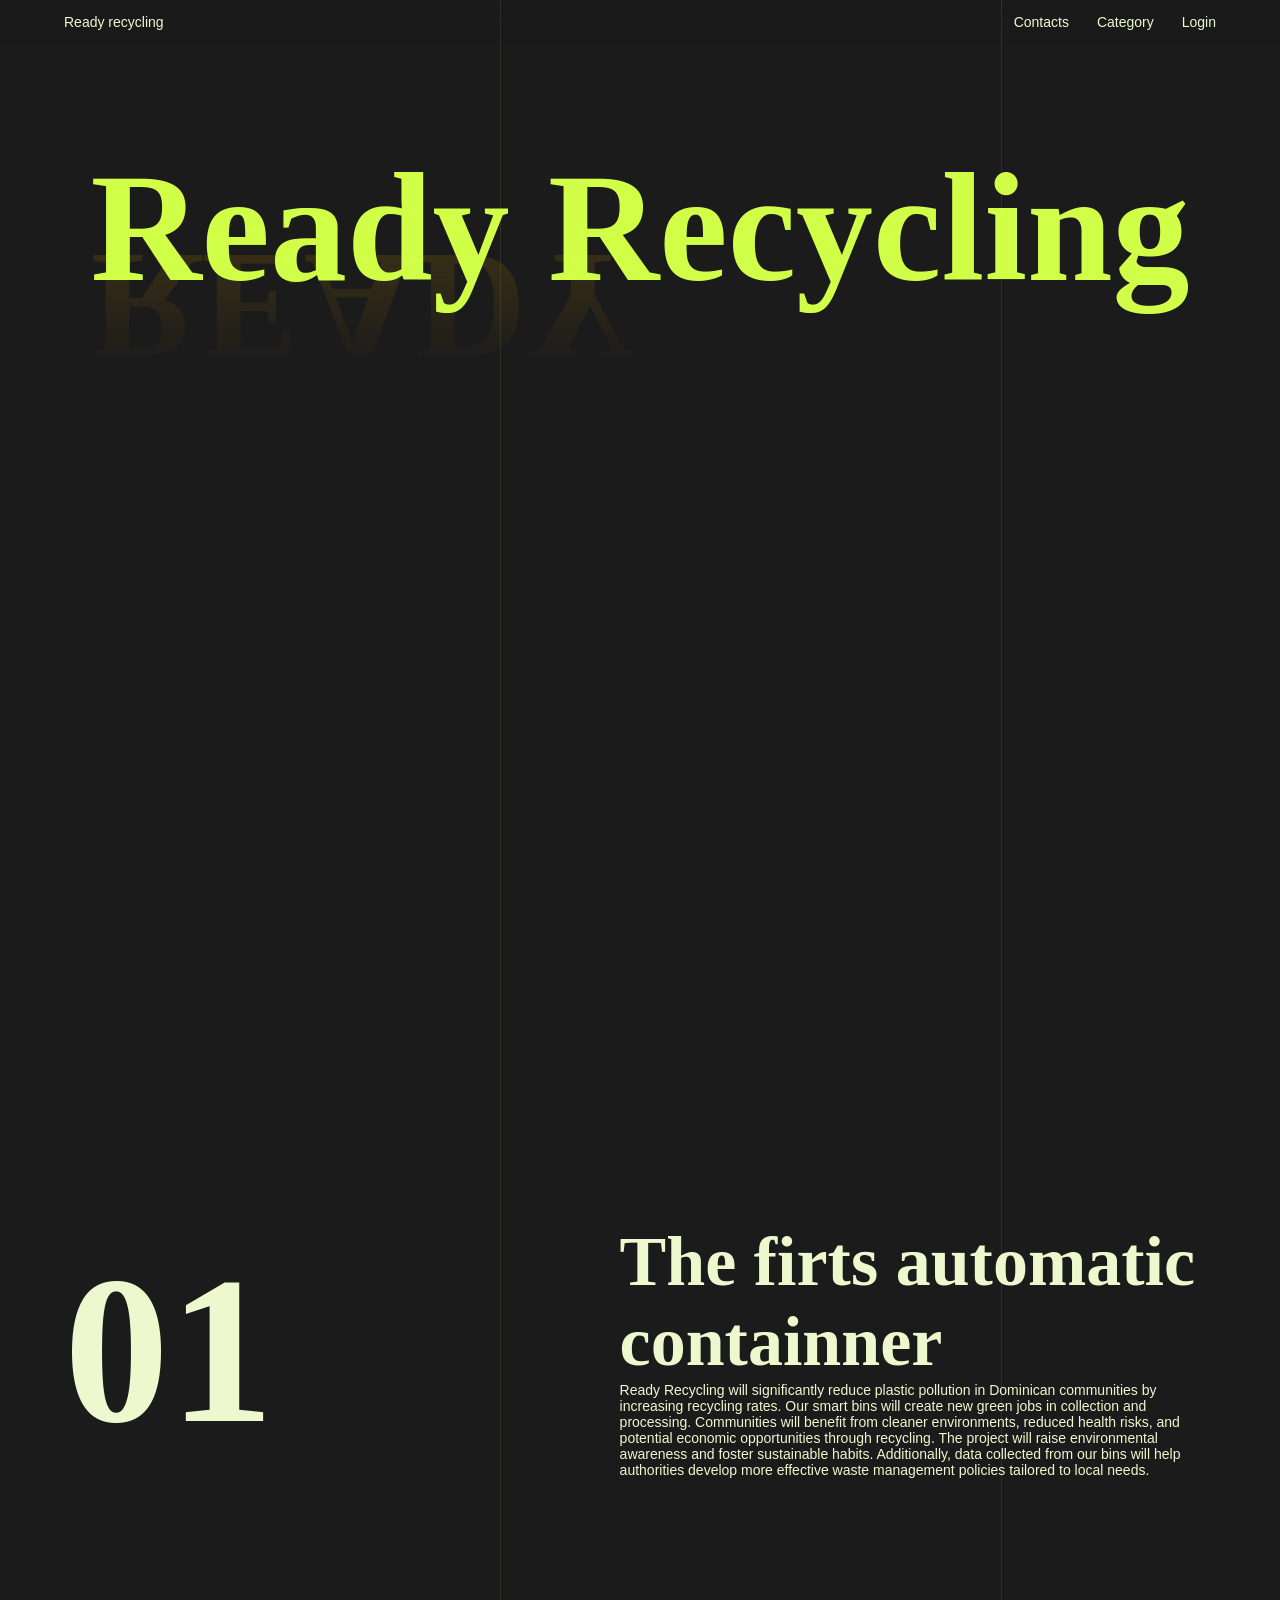
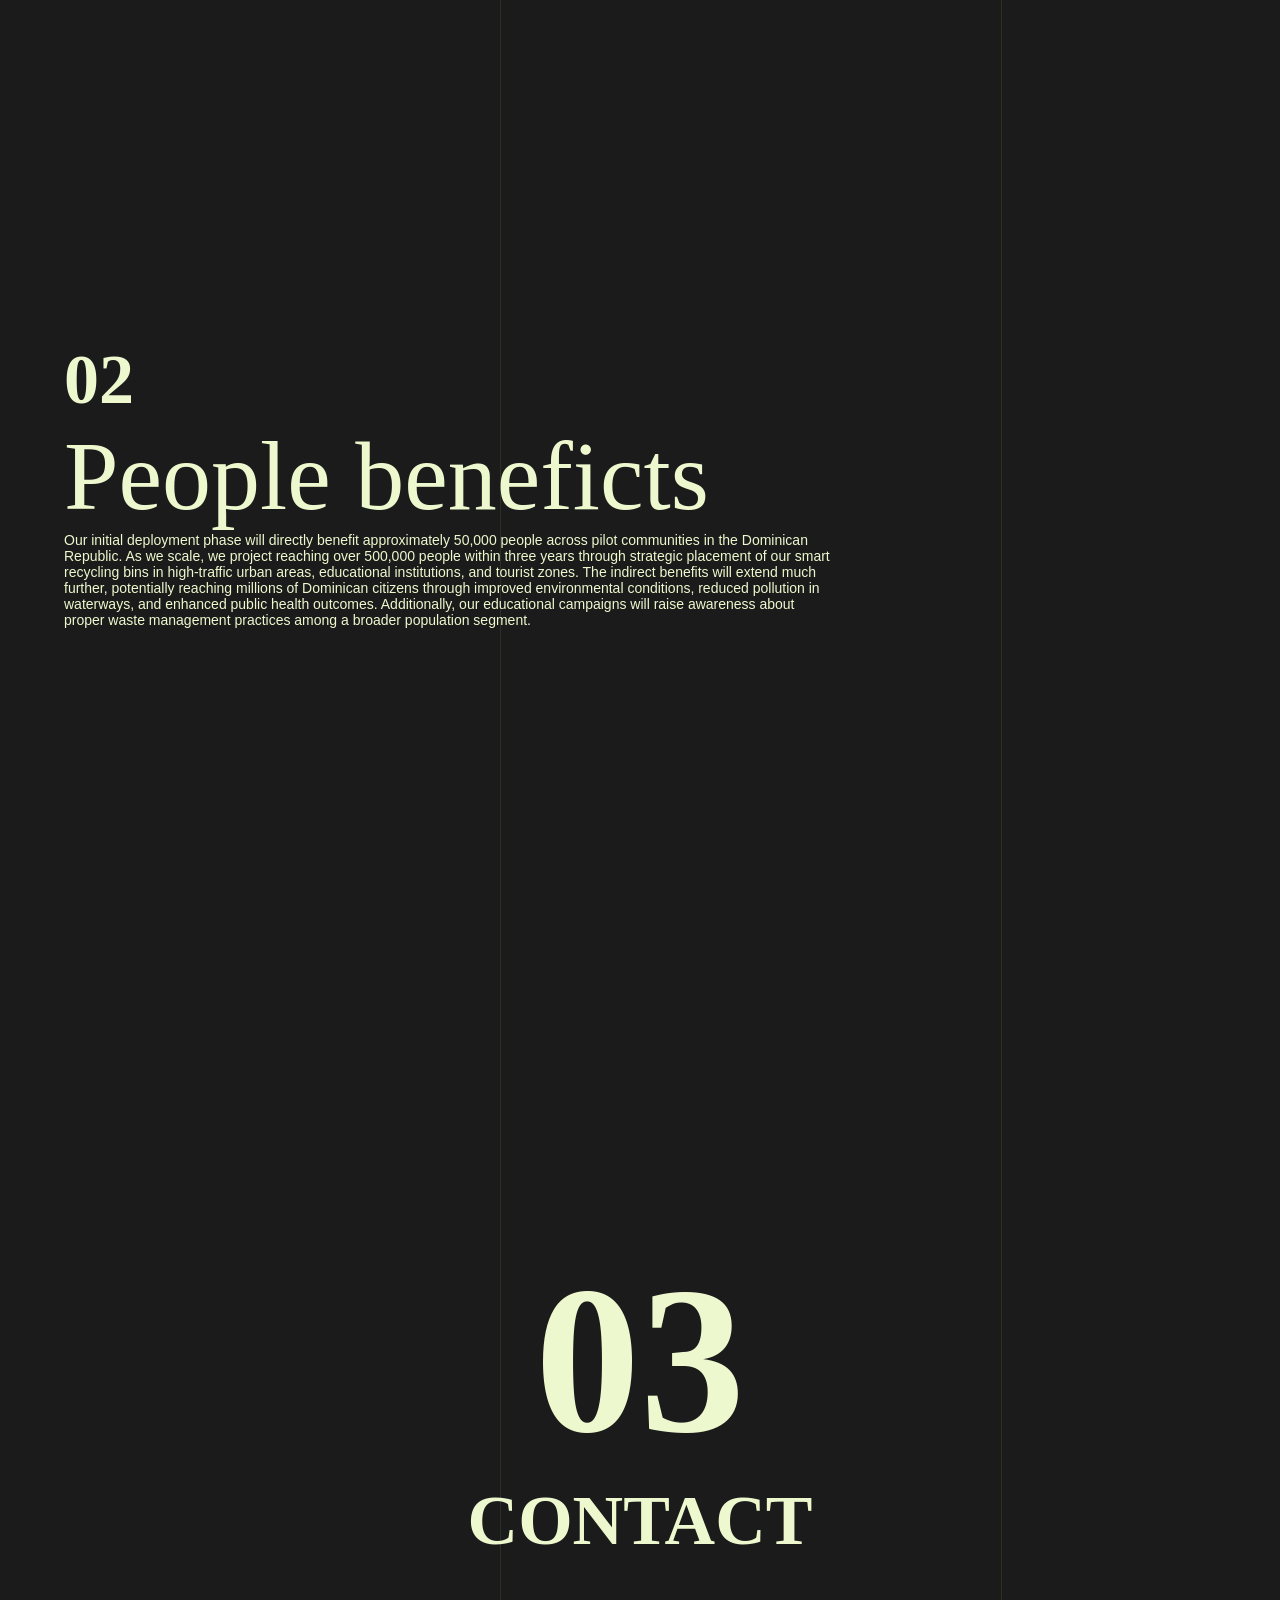
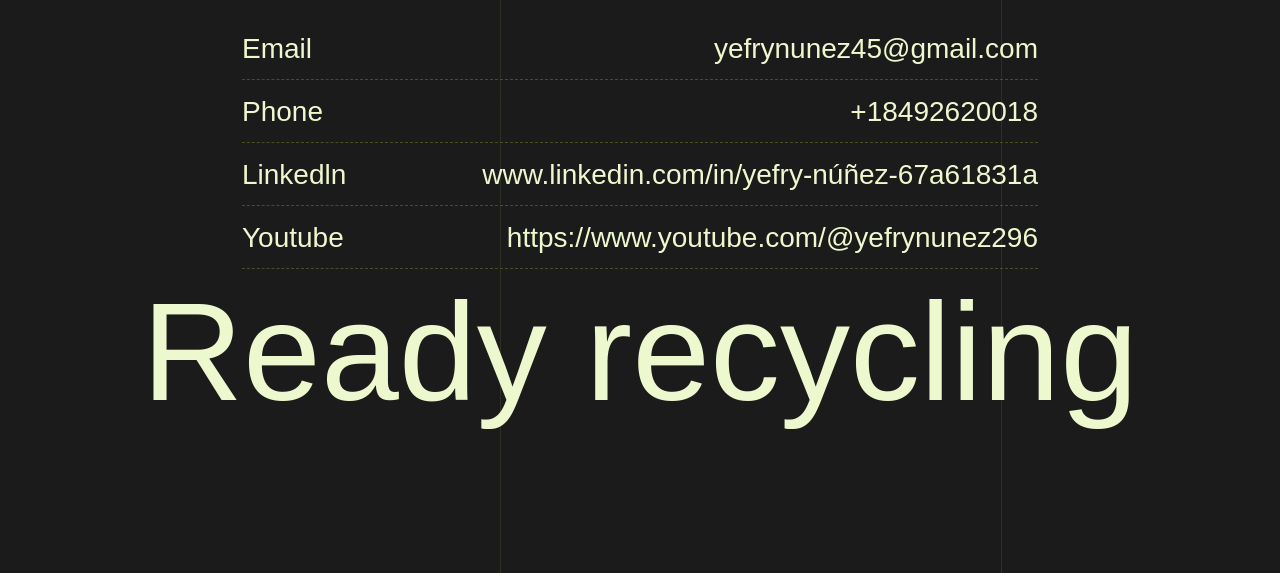
==== index.html @ 06d927b9 "Add files via upload" ====
<!DOCTYPE html>
<html lang="en">
<head>
  <meta charset="UTF-8">
  <meta name="viewport" content="width=device-width, initial-scale=1.0">
  <link rel="stylesheet" href="style.css">
  <title>Ready Recycling</title>
  <script src="https://cdnjs.cloudflare.com/ajax/libs/three.js/r128/three.min.js"></script>
  <script src="https://cdnjs.cloudflare.com/ajax/libs/three.js/r128/GLTFLoader.js"></script>
  <script src="https://cdnjs.cloudflare.com/ajax/libs/three.js/r128/OrbitControls.js"></script>
  <script src="https://cdnjs.cloudflare.com/ajax/libs/three.js/r128/EffectComposer.js"></script>
  <script src="https://cdnjs.cloudflare.com/ajax/libs/three.js/r128/RenderPass.js"></script>
  <script src="https://cdnjs.cloudflare.com/ajax/libs/three.js/r128/ShaderPass.js"></script>
  <script src="https://cdnjs.cloudflare.com/ajax/libs/three.js/r128/CopyShader.js"></script>
  <script src="https://cdnjs.cloudflare.com/ajax/libs/three.js/r128/MaskPass.js"></script>
  <script src="https://cdnjs.cloudflare.com/ajax/libs/three.js/r128/OutlinePass.js"></script>
  <script src="https://cdnjs.cloudflare.com/ajax/libs/three.js/r128/UnrealBloomPass.js"></script>
  <script src="https://cdnjs.cloudflare.com/ajax/libs/three.js/r128/GLTF2Loader.js"></script>
  <script src="https://cdnjs.cloudflare.com/ajax/libs/three.js/r128/DRACOLoader.js"></script>
  <script src="https://cdnjs.cloudflare.com/ajax/libs/three.js/r128/FontLoader.js"></script>
  <script src="https://cdnjs.cloudflare.com/ajax/libs/three.js/r128/OrbitControls.js"></script>
  <script src="https://cdnjs.cloudflare.com/ajax/libs/three.js/r128/PointerLockControls.js"></script>
  <script src="https://cdnjs.cloudflare.com/ajax/libs/three.js/r128/VRButton.js"></script>
  <script src="https://cdnjs.cloudflare.com/ajax/libs/three.js/r128/VRControls.js"></script>
  <script src="https://cdnjs.cloudflare.com/ajax/libs/three.js/r128/DeviceOrientationControls.js"></script>   
<header>
  <div class="content-fit">
    <div class="logo">Ready recycling</div>
    <nav>
      <ul>
        <li>Contacts</li>
        <li>Category</li>
        <li>Login</li>
      </ul>
    </nav>
  </div>
</header>
<div class="section" id="banner">
  <div class="content-fit">
    <div class="title" data-before="READY">Ready Recycling</div>
  </div>
  <img src="https://assets.codepen.io/453571/flower.png" class="decorate" alt="" style="width: 50vw; bottom: 0; right: 0;">
  <img src="https://assets.codepen.io/453571/leaf.png" class="decorate" alt="" style="width: 30vw; bottom: 0; left: 0;">
</div>
<div class="section" id="intro">
  <div class="content-fit">
    <div class="number">01</div>
    <div class="des">
      <div class="title">The firts automatic containner</div>
      <p>
        Ready Recycling will significantly reduce plastic pollution in Dominican communities by increasing recycling rates. Our smart bins will create new green jobs in collection and processing. Communities will benefit from cleaner environments, reduced health risks, and potential economic opportunities through recycling. The project will raise environmental awareness and foster sustainable habits. Additionally, data collected from our bins will help authorities develop more effective waste management policies tailored to local needs.</p>
    </div>
  </div>
</div>
<div class="section" id="description">
  <div class="content-fit">
    <div class="number">02</div>
    <div class="des">
      <div class="title">People beneficts</div>
      <p>Our initial deployment phase will directly benefit approximately 50,000 people across pilot communities in the Dominican Republic. As we scale, we project reaching over 500,000 people within three years through strategic placement of our smart recycling bins in high-traffic urban areas, educational institutions, and tourist zones.
        The indirect benefits will extend much further, potentially reaching millions of Dominican citizens through improved environmental conditions, reduced pollution in waterways, and enhanced public health outcomes. Additionally, our educational campaigns will raise awareness about proper waste management practices among a broader population segment.</p>
    </div>
  </div>
  <img src="https://assets.codepen.io/453571/leaf1.png" class="decorate" alt="" style="width: 70vw; bottom: 0; right: 0;">
</div>
<div class="section" id="contact">
  <div class="content-fit">
    <div class="number">03</div>
    <div class="des">
      <div class="title">CONTACT</div>
      <table>
        <tr>
          <td>Email</td>
          <td>yefrynunez45@gmail.com</td>
        </tr>
        <tr>
          <td>Phone</td>
          <td>+18492620018</td>
        </tr>
        <tr>
          <td>Linkedln</td>
          <td>www.linkedin.com/in/yefry-núñez-67a61831a</td>
        </tr>
        <tr>
          <td>Youtube</td>
          <td>https://www.youtube.com/@yefrynunez296</td>
        </tr>
      </table>
      <div class="sign">Ready recycling</div>
    </div>
  </div>
</div>
<div id="container3D"></div>
<script src="script.js"></script>
</body>
</html>
---- style.css ----
@import url("https://fonts.cdnfonts.com/css/devil-breeze");
@import url("https://fonts.cdnfonts.com/css/poppins");
@import url("https://fonts.cdnfonts.com/css/bimbo");

body {
  margin: 0;
  font-family: "Montserrat", sans-serif;
  background-color: #1b1b1b;
  color: #eef8ce;
  font-family: "Poppins", sans-serif;
  font-size: 14px;
  background-image: url(https://assets.codepen.io/453571/bg.avif),
    repeating-linear-gradient(
      to right,
      transparent 0 500px,
      #73814b33 500px 501px
    );
  background-size: 100%;
}
*::-webkit-scrollbar {
  width: 0;
}

* {
  padding: 0;
  margin: 0;
  list-style: none;
  box-sizing: border-box;
}
.section {
  width: 100%;
  min-height: 100vh;
  position: relative;
  display: flex;
  justify-content: center;
  align-items: center;
}

.content-fit {
  width: min(1200px, 90vw);
  margin: auto;
  min-height: 100vh;
  position: relative;
  padding-block: 10em;
}
header {
  padding-block: 1em;
  position: fixed;
  top: 0;
  width: 100%;
  z-index: 10px;
  backdrop-filter: blur(20px);
  z-index: 100;
  background-color: #1b1b1b11;
  background-image: repeating-linear-gradient(
    to right,
    transparent 0 500px,
    #eee1 500px 501px
  );
}
header .content-fit {
  display: flex;
  justify-content: space-between;
  align-items: center;
  min-height: unset !important;
  padding-block: unset !important;
}
header .content-fit nav ul {
  display: flex;
  gap: 2em;
}

#banner .title {
  color: #d1ff48;
  font-size: 11em;
  font-family: "devil breeze";
  font-weight: bold;
  position: relative;
  overflow: visible;
  text-align: center;
}
#banner .title::before {
  content: attr(data-before);
  position: absolute;
  z-index: -1;
  color: oklch(0.78 0.17 80.01 / 0.19);
  mask: linear-gradient(
    to bottom,
    #000 -80%,
    oklch(0 0 0/0),
    #000,
    oklch(0 0 0/0) 200%
  );
  transform: scaleY(-1) translateY(-0.44lh);
}
.section .decorate {
  position: fixed;
  z-index: -100;
  pointer-events: none;
}
#intro .content-fit {
  display: flex;
  gap: 30%;
  justify-content: space-between;
  align-items: center;
}
.section .number {
  font-family: "devil breeze";
  font-size: 15em;
  font-weight: bold;
}
.section .content-fit .title {
  font-family: "devil breeze";
  font-size: 5em;
  font-weight: bold;
}
#description .content-fit {
  padding-right: 30%;
}
#description .number {
  font-size: 5em;
}
#description .title {
  font-size: 7em;
  font-weight: 500;
}
#contact .content-fit {
  display: flex;
  justify-content: center;
  align-items: center;
  flex-direction: column;
  text-align: center;
}
#contact table {
  width: min(800px, 90vw);
  padding-top: 2em;
  font-size: 2em;
  margin: auto;
}
#contact table td {
  padding-block: 0.5em;
  border-bottom: 1px dashed #445022;
}
#contact table td:nth-child(1) {
  text-align: left;
  font-weight: 500;
}
#contact table td:nth-child(2) {
  text-align: right;
  font-weight: 200;
}
#contact .sign {
  font-size: 10em;
}
#container3D {
  position: fixed;
  inset: 0;
  /* background-color: red; */
  z-index: 100;
  pointer-events: none;
}
@media screen and (max-width: 1023px) {
  #banner .title {
    font-size: 5em;
  }
  #intro .content-fit {
    flex-direction: column;
  }
}
@media screen and (max-width: 767px) {
  #banner .title {
    font-size: 3em;
  }
  #intro .content-fit {
    flex-direction: column;
  }
  .section .number {
    font-size: 5em;
  }
  .section .content-fit .title {
    font-size: 2em;
  }
  #description .content-fit {
    padding-right: 0;
  }
  #contact table {
    font-size: 1em;
  }
  #contact .sign {
    font-size: 2em;
  }
  #container3D {
    position: sticky;
  }
}
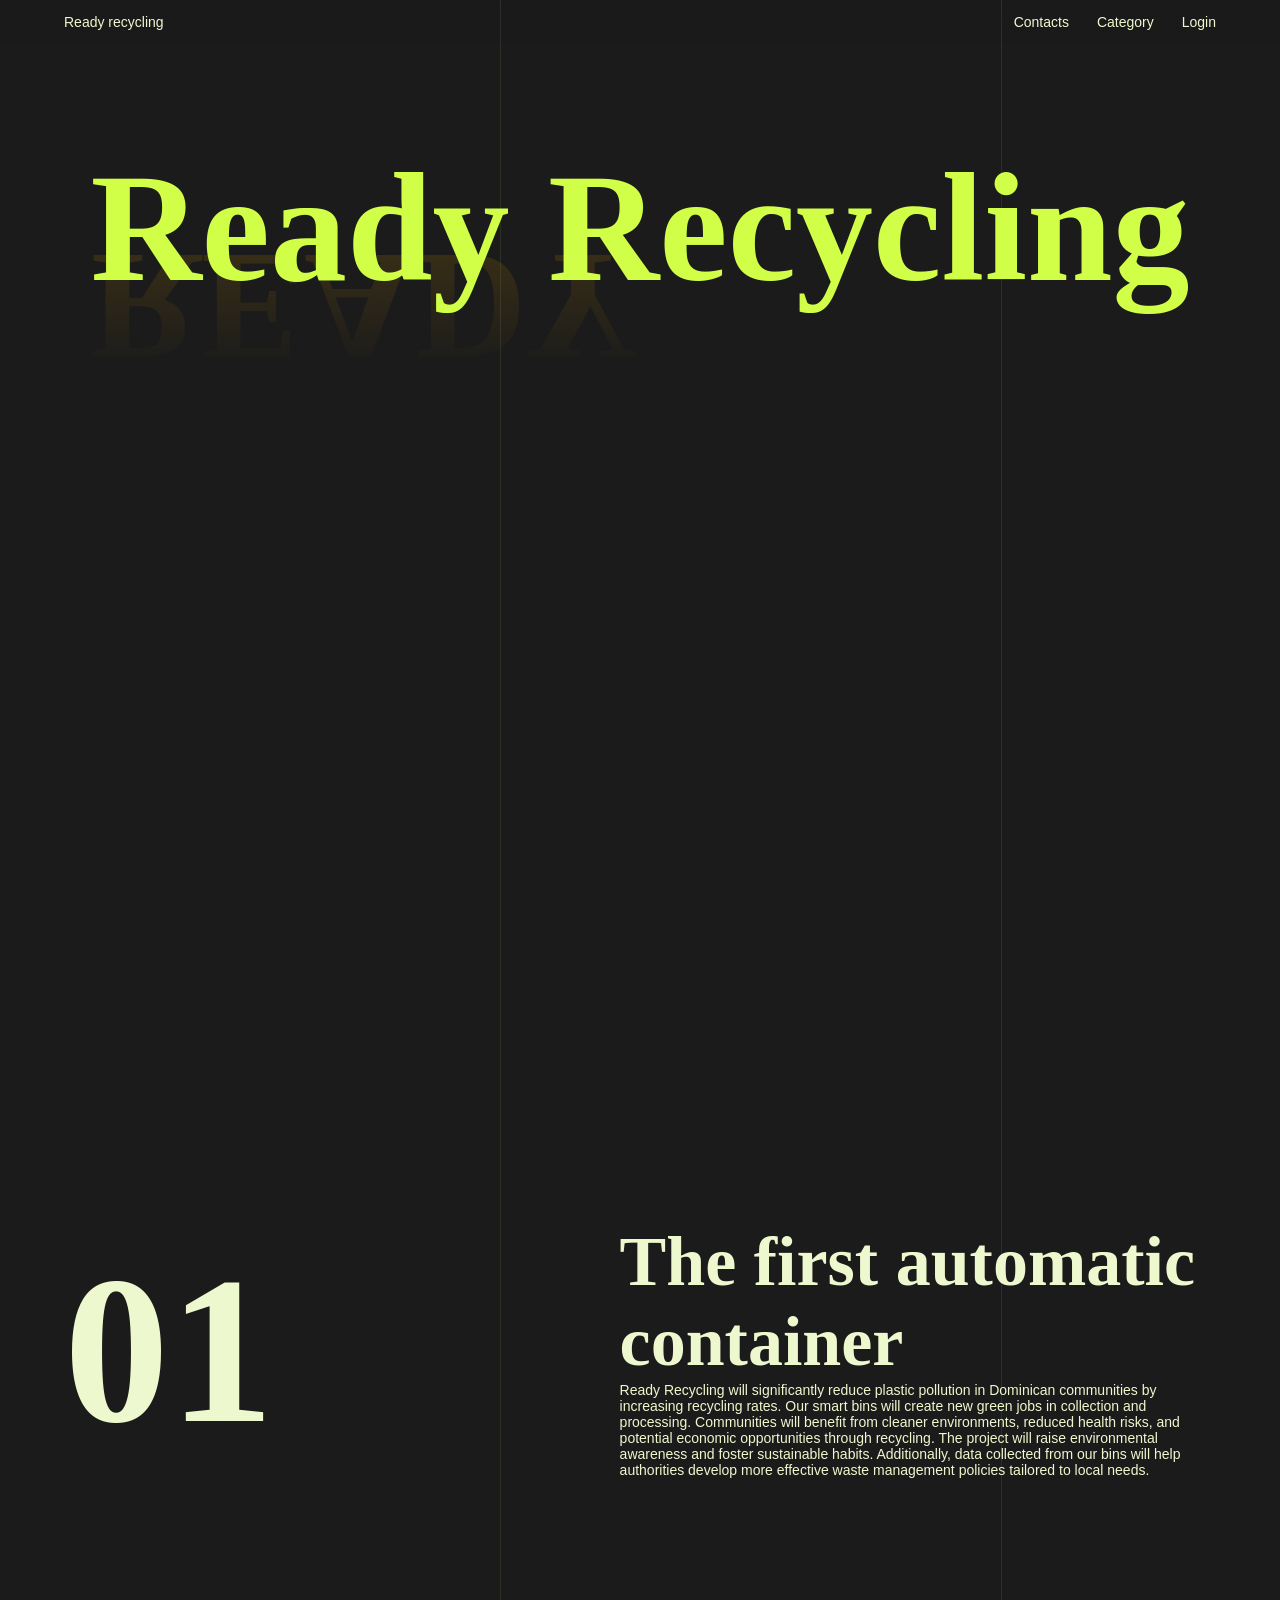
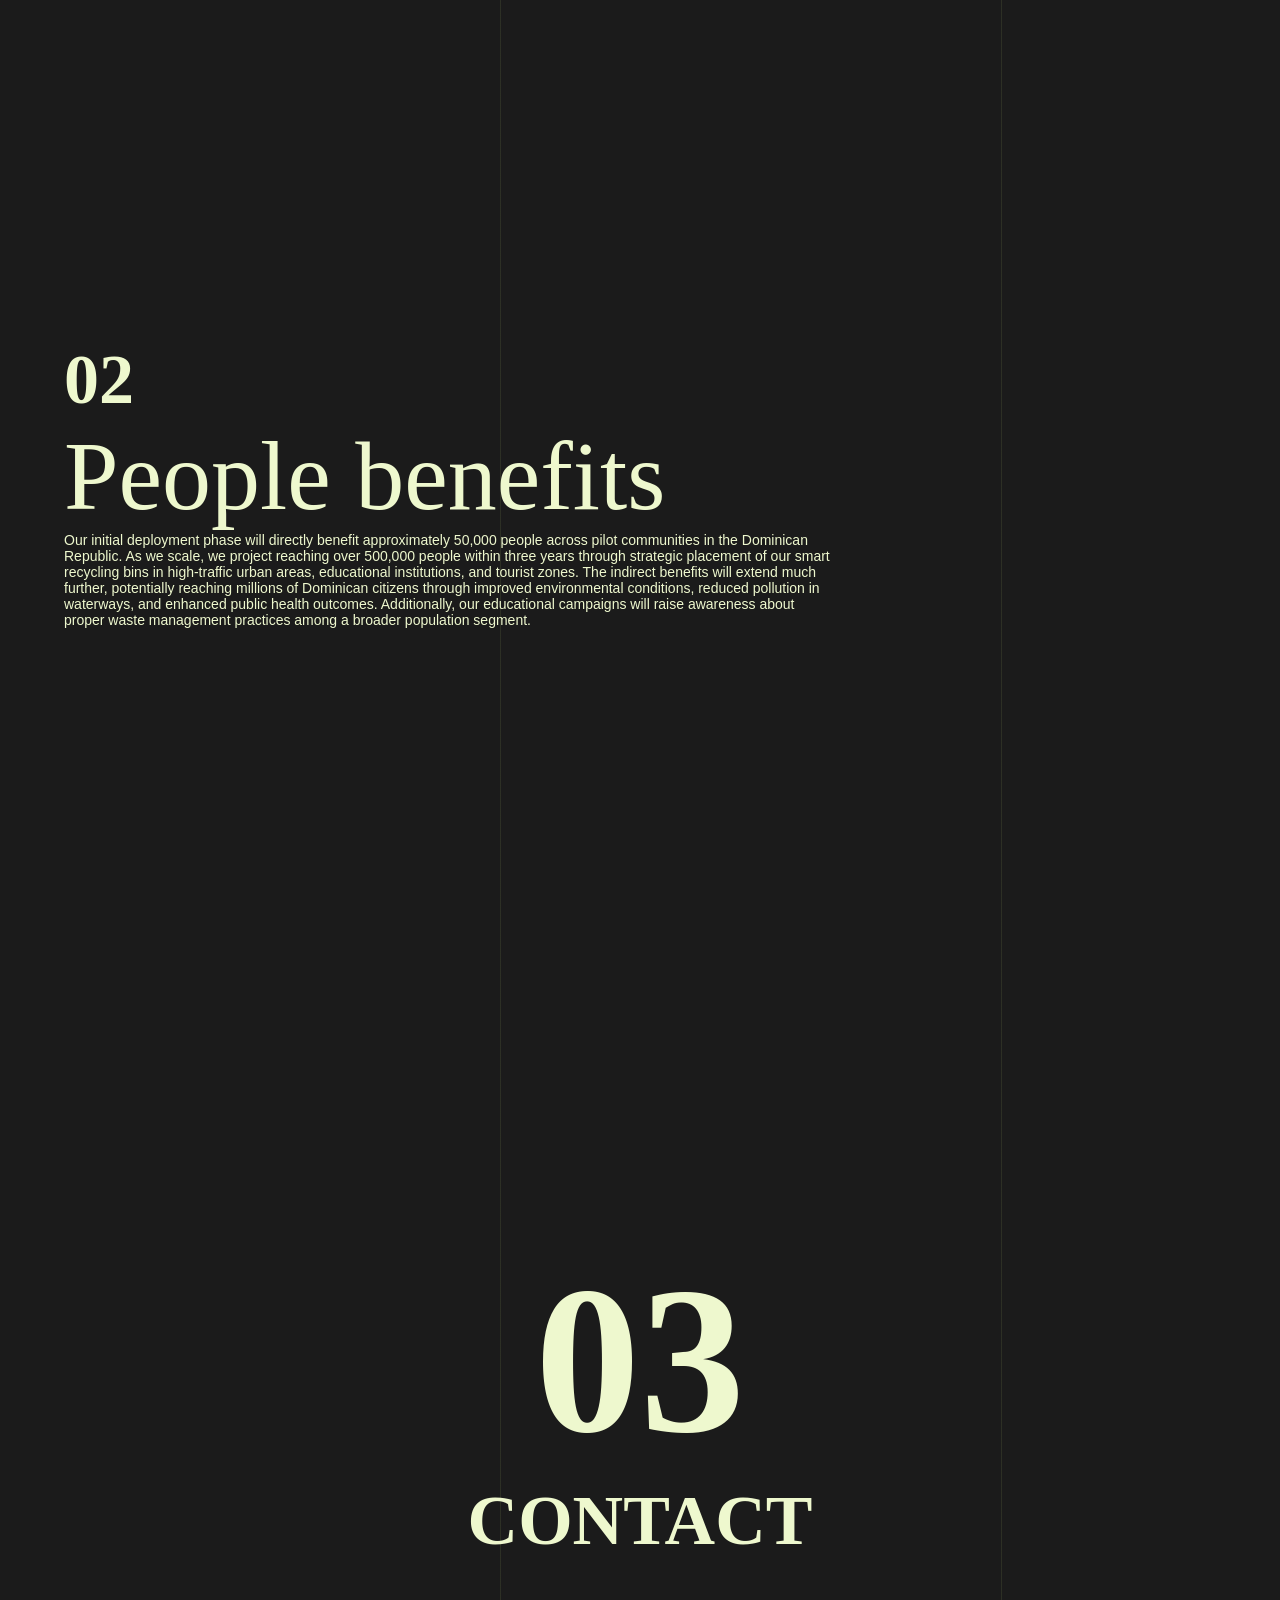
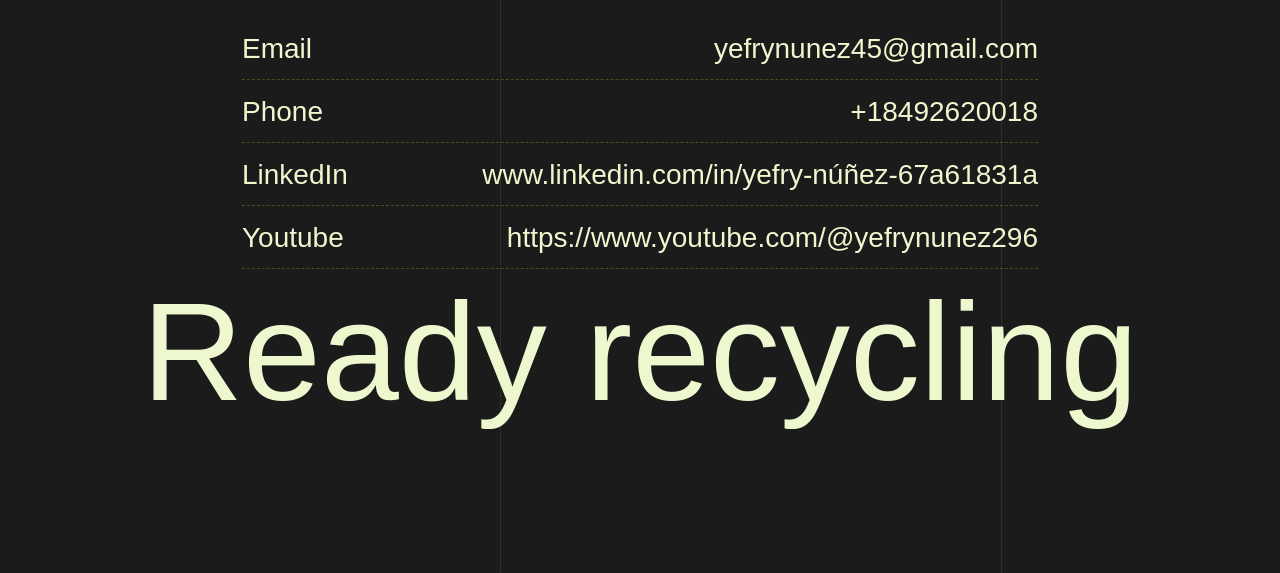
==== commit ee5e5572: "Fix typos in the page headings and contact table Co-Authored-By: Claude Opus 5.5 <noreply@anthropic." ====
--- a/index.html
+++ b/index.html
@@ -5,24 +5,12 @@
   <meta name="viewport" content="width=device-width, initial-scale=1.0">
   <link rel="stylesheet" href="style.css">
   <title>Ready Recycling</title>
-  <script src="https://cdnjs.cloudflare.com/ajax/libs/three.js/r128/three.min.js"></script>
-  <script src="https://cdnjs.cloudflare.com/ajax/libs/three.js/r128/GLTFLoader.js"></script>
-  <script src="https://cdnjs.cloudflare.com/ajax/libs/three.js/r128/OrbitControls.js"></script>
-  <script src="https://cdnjs.cloudflare.com/ajax/libs/three.js/r128/EffectComposer.js"></script>
-  <script src="https://cdnjs.cloudflare.com/ajax/libs/three.js/r128/RenderPass.js"></script>
-  <script src="https://cdnjs.cloudflare.com/ajax/libs/three.js/r128/ShaderPass.js"></script>
-  <script src="https://cdnjs.cloudflare.com/ajax/libs/three.js/r128/CopyShader.js"></script>
-  <script src="https://cdnjs.cloudflare.com/ajax/libs/three.js/r128/MaskPass.js"></script>
-  <script src="https://cdnjs.cloudflare.com/ajax/libs/three.js/r128/OutlinePass.js"></script>
-  <script src="https://cdnjs.cloudflare.com/ajax/libs/three.js/r128/UnrealBloomPass.js"></script>
-  <script src="https://cdnjs.cloudflare.com/ajax/libs/three.js/r128/GLTF2Loader.js"></script>
-  <script src="https://cdnjs.cloudflare.com/ajax/libs/three.js/r128/DRACOLoader.js"></script>
-  <script src="https://cdnjs.cloudflare.com/ajax/libs/three.js/r128/FontLoader.js"></script>
-  <script src="https://cdnjs.cloudflare.com/ajax/libs/three.js/r128/OrbitControls.js"></script>
-  <script src="https://cdnjs.cloudflare.com/ajax/libs/three.js/r128/PointerLockControls.js"></script>
-  <script src="https://cdnjs.cloudflare.com/ajax/libs/three.js/r128/VRButton.js"></script>
-  <script src="https://cdnjs.cloudflare.com/ajax/libs/three.js/r128/VRControls.js"></script>
-  <script src="https://cdnjs.cloudflare.com/ajax/libs/three.js/r128/DeviceOrientationControls.js"></script>   
+  <meta name="description" content="Ready Recycling: smart bins that pre-sort and compact waste and alert collectors when they are full.">
+  <script type="importmap">
+    { "imports": { "three": "https://cdn.jsdelivr.net/npm/three@0.160.0/build/three.module.js" } }
+  </script>
+</head>
+<body>
 <header>
   <div class="content-fit">
     <div class="logo">Ready recycling</div>
@@ -46,7 +34,7 @@
   <div class="content-fit">
     <div class="number">01</div>
     <div class="des">
-      <div class="title">The firts automatic containner</div>
+      <div class="title">The first automatic container</div>
       <p>
         Ready Recycling will significantly reduce plastic pollution in Dominican communities by increasing recycling rates. Our smart bins will create new green jobs in collection and processing. Communities will benefit from cleaner environments, reduced health risks, and potential economic opportunities through recycling. The project will raise environmental awareness and foster sustainable habits. Additionally, data collected from our bins will help authorities develop more effective waste management policies tailored to local needs.</p>
     </div>
@@ -56,7 +44,7 @@
   <div class="content-fit">
     <div class="number">02</div>
     <div class="des">
-      <div class="title">People beneficts</div>
+      <div class="title">People benefits</div>
       <p>Our initial deployment phase will directly benefit approximately 50,000 people across pilot communities in the Dominican Republic. As we scale, we project reaching over 500,000 people within three years through strategic placement of our smart recycling bins in high-traffic urban areas, educational institutions, and tourist zones.
         The indirect benefits will extend much further, potentially reaching millions of Dominican citizens through improved environmental conditions, reduced pollution in waterways, and enhanced public health outcomes. Additionally, our educational campaigns will raise awareness about proper waste management practices among a broader population segment.</p>
     </div>
@@ -78,7 +66,7 @@
           <td>+18492620018</td>
         </tr>
         <tr>
-          <td>Linkedln</td>
+          <td>LinkedIn</td>
           <td>www.linkedin.com/in/yefry-núñez-67a61831a</td>
         </tr>
         <tr>
@@ -91,6 +79,6 @@
   </div>
 </div>
 <div id="container3D"></div>
-<script src="script.js"></script>
+<script type="module" src="script.js"></script>
 </body>
 </html>   
--- a/style.css
+++ b/style.css
@@ -189,7 +189,4 @@
   #contact .sign {
     font-size: 2em;
   }
-  #container3D {
-    position: sticky;
-  }
 }
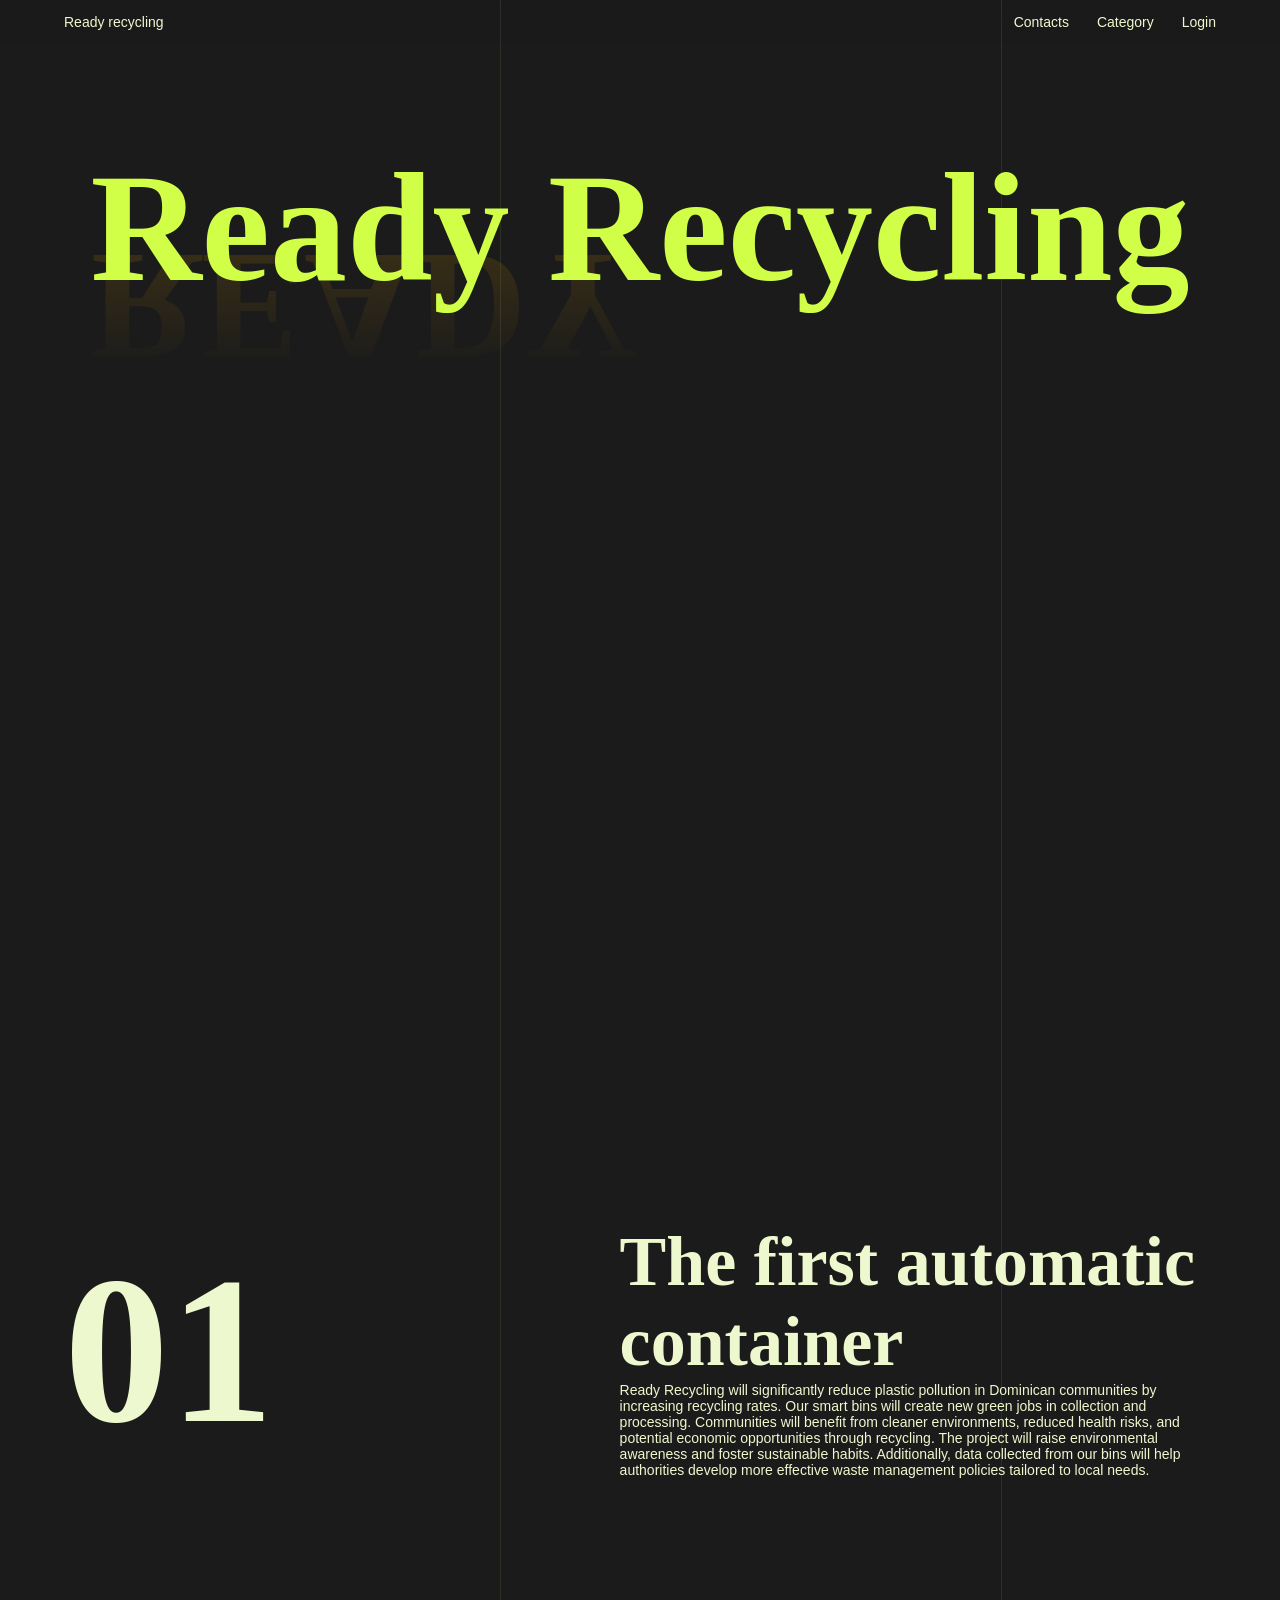
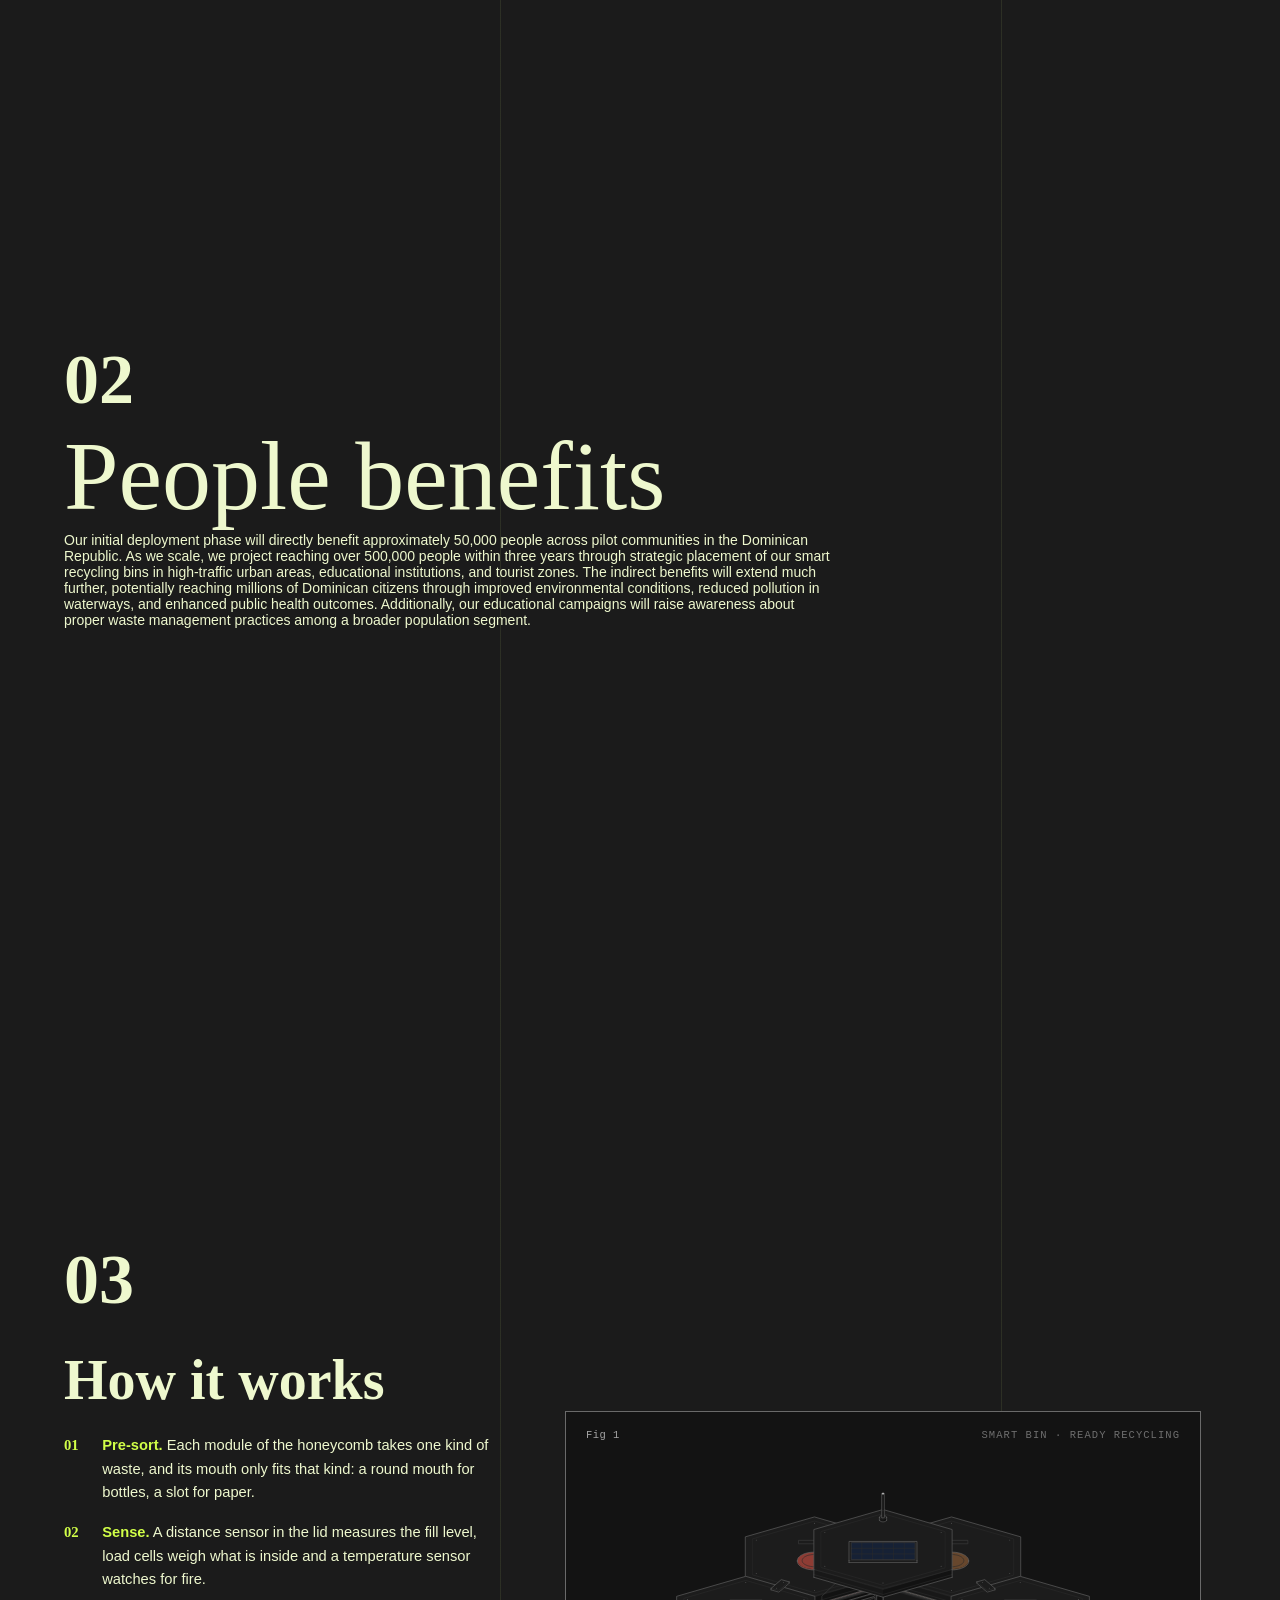
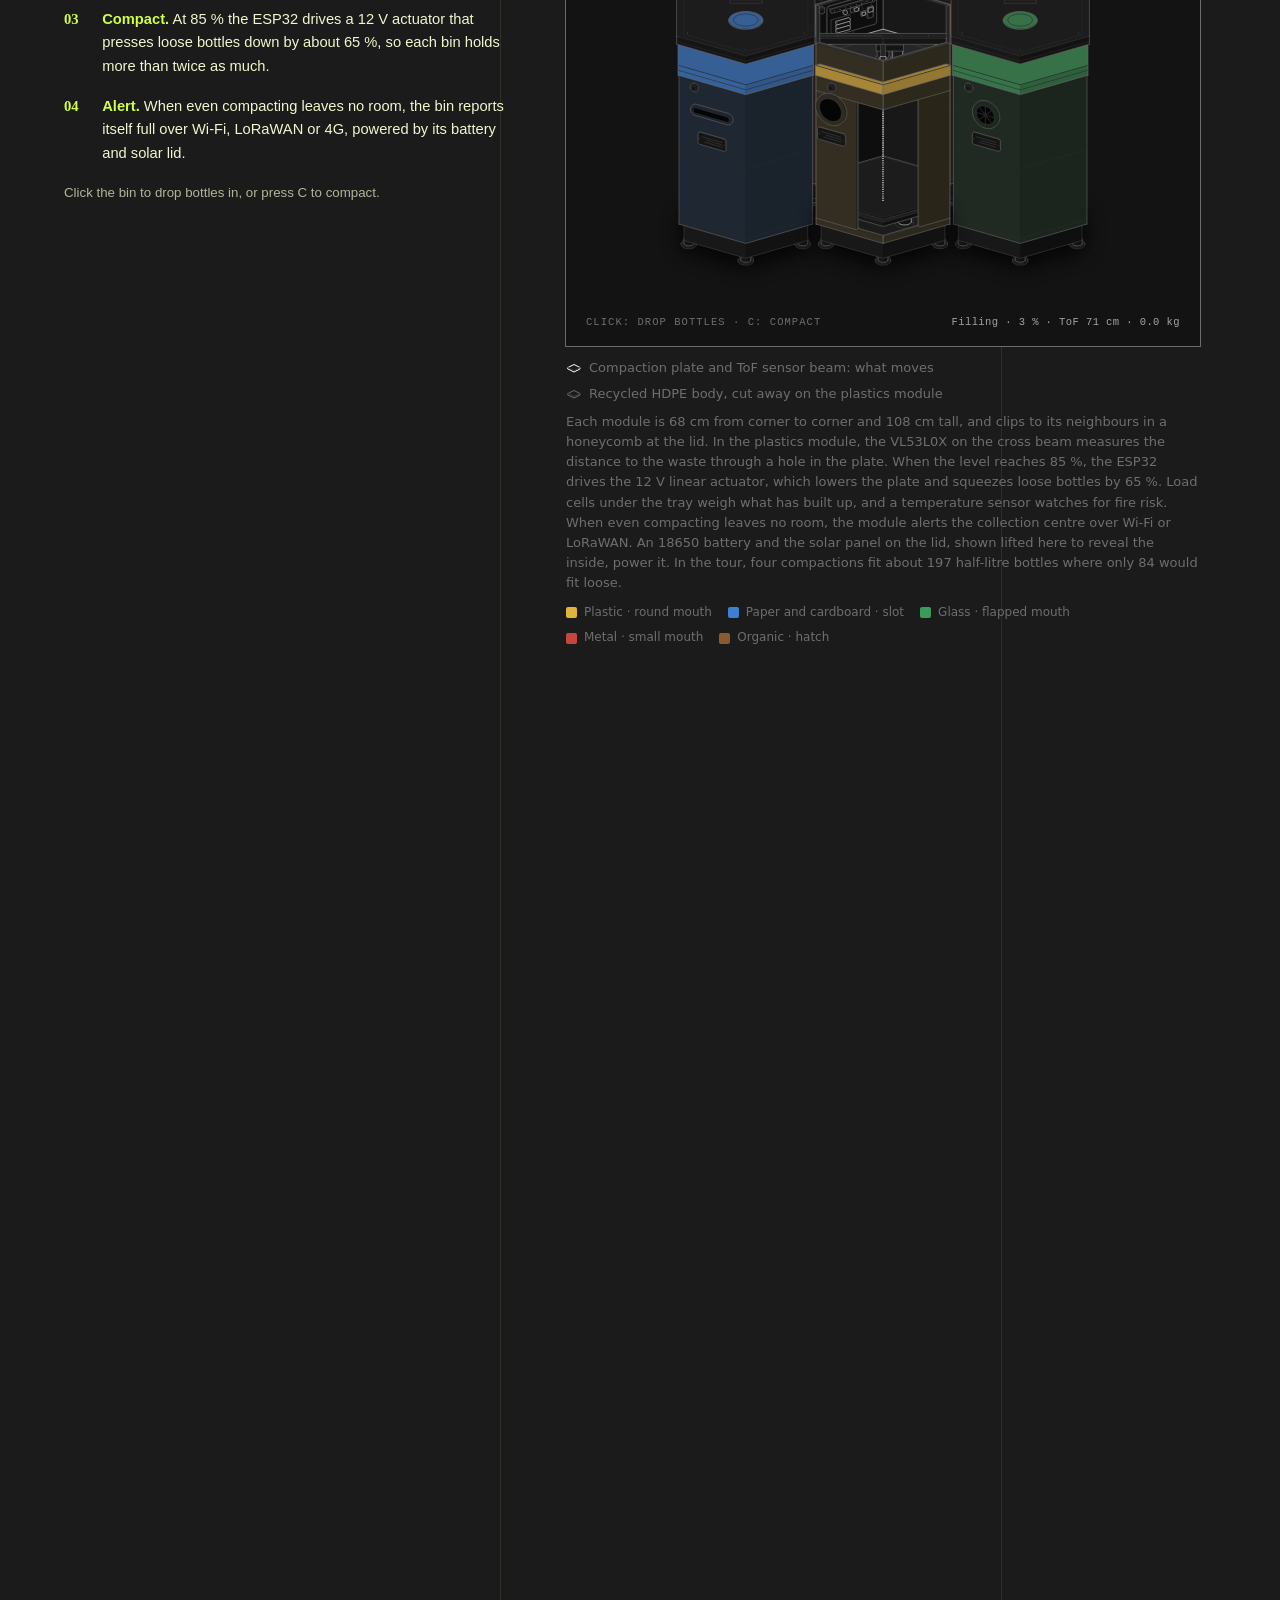
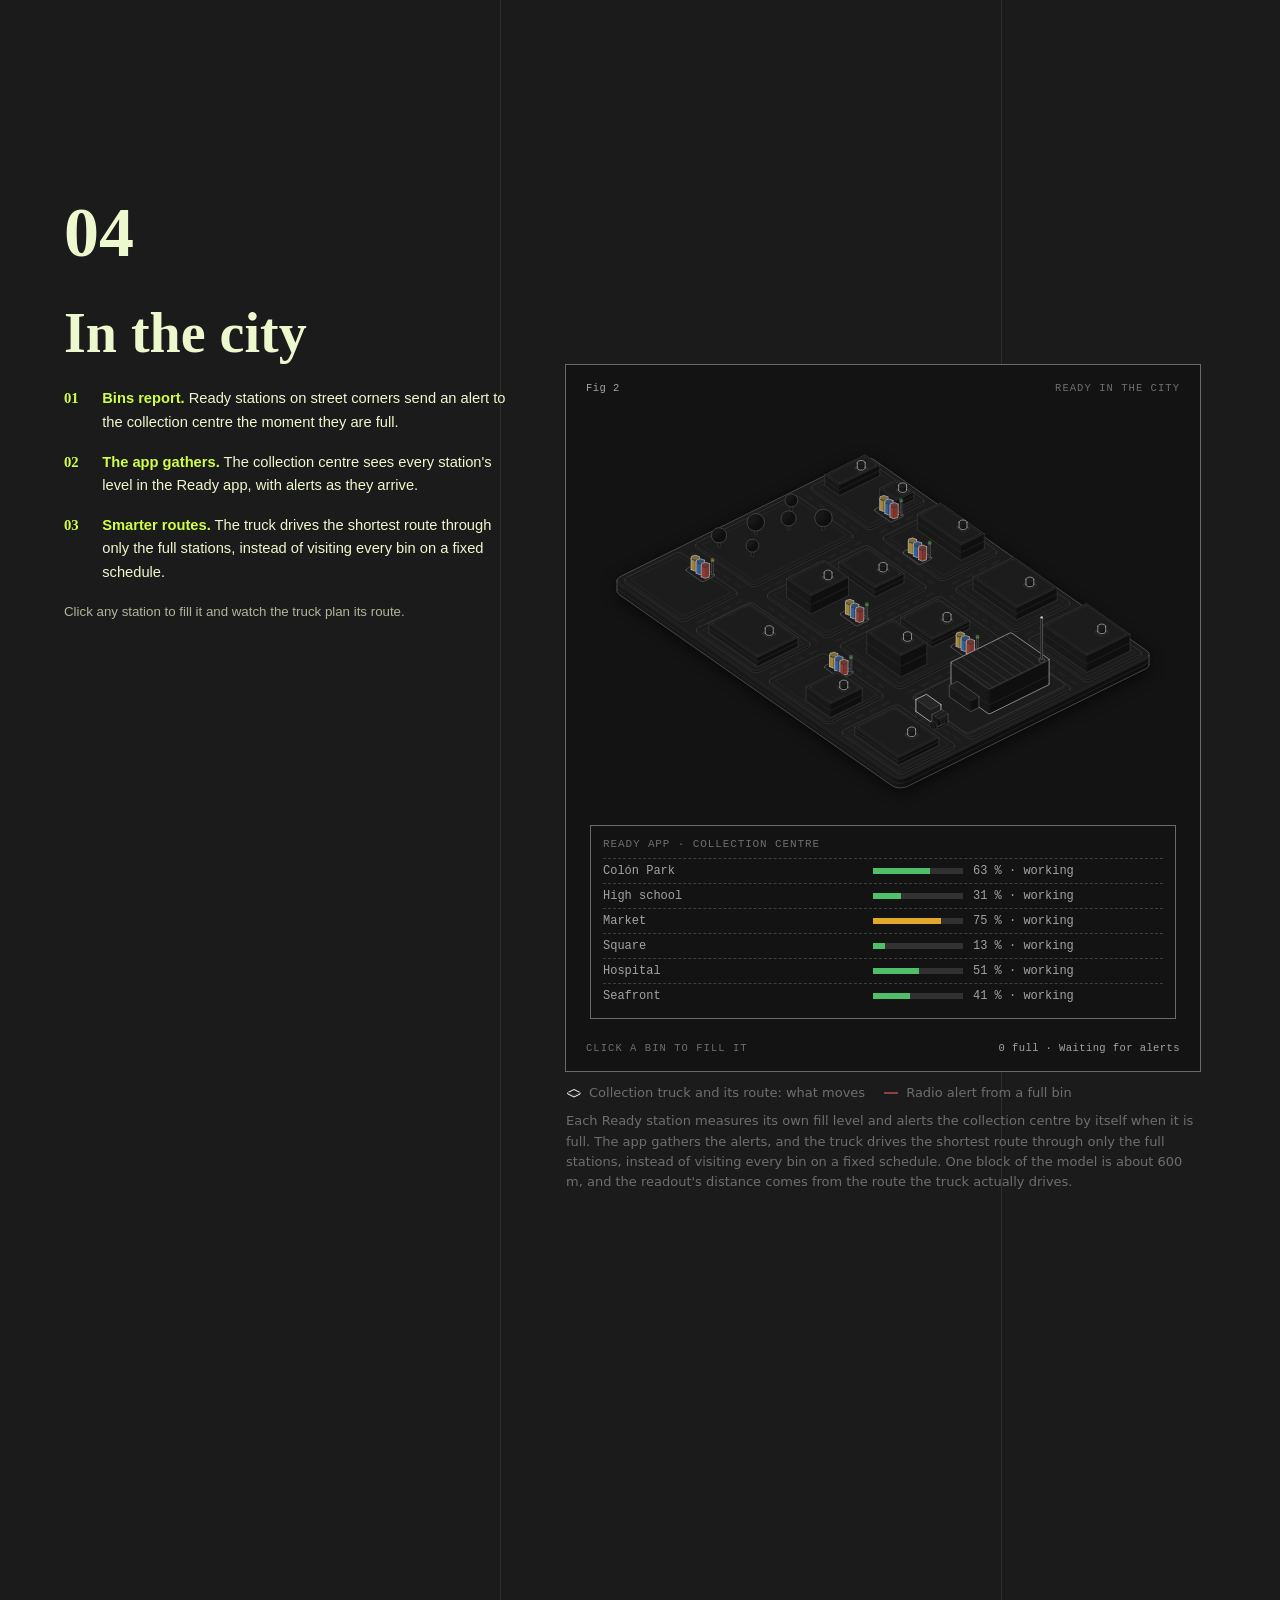
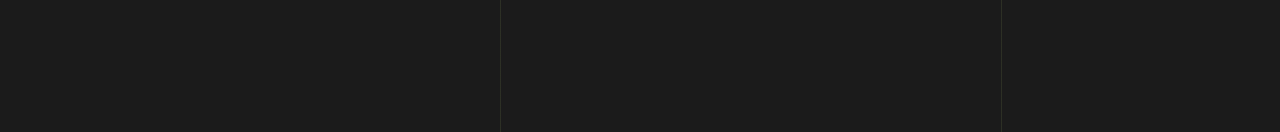
==== commit 79449a2d: "Explain how Ready Recycling works with isometric figures Add two interactive sections: a cutaway of " ====
--- a/index.html
+++ b/index.html
@@ -51,9 +51,40 @@
   </div>
   <img src="https://assets.codepen.io/453571/leaf1.png" class="decorate" alt="" style="width: 70vw; bottom: 0; right: 0;">
 </div>
+<div class="section how" id="how">
+  <div class="content-fit">
+    <div class="number">03</div>
+    <div class="des">
+      <div class="title">How it works</div>
+      <ol class="steps">
+        <li><b>Pre-sort.</b> Each module of the honeycomb takes one kind of waste, and its mouth only fits that kind: a round mouth for bottles, a slot for paper.</li>
+        <li><b>Sense.</b> A distance sensor in the lid measures the fill level, load cells weigh what is inside and a temperature sensor watches for fire.</li>
+        <li><b>Compact.</b> At 85 % the ESP32 drives a 12 V actuator that presses loose bottles down by about 65 %, so each bin holds more than twice as much.</li>
+        <li><b>Alert.</b> When even compacting leaves no room, the bin reports itself full over Wi-Fi, LoRaWAN or 4G, powered by its battery and solar lid.</li>
+      </ol>
+      <p class="figure-hint">Click the bin to drop bottles in, or press C to compact.</p>
+    </div>
+    <iframe class="figure" src="figures/smart-bin.html" title="Interactive cutaway of the Ready Recycling smart bin" loading="lazy"></iframe>
+  </div>
+</div>
+<div class="section how" id="city">
+  <div class="content-fit">
+    <div class="number">04</div>
+    <div class="des">
+      <div class="title">In the city</div>
+      <ol class="steps">
+        <li><b>Bins report.</b> Ready stations on street corners send an alert to the collection centre the moment they are full.</li>
+        <li><b>The app gathers.</b> The collection centre sees every station's level in the Ready app, with alerts as they arrive.</li>
+        <li><b>Smarter routes.</b> The truck drives the shortest route through only the full stations, instead of visiting every bin on a fixed schedule.</li>
+      </ol>
+      <p class="figure-hint">Click any station to fill it and watch the truck plan its route.</p>
+    </div>
+    <iframe class="figure" src="figures/city.html" title="Interactive model of Ready Recycling in a city neighbourhood" loading="lazy"></iframe>
+  </div>
+</div>
 <div class="section" id="contact">
   <div class="content-fit">
-    <div class="number">03</div>
+    <div class="number">05</div>
     <div class="des">
       <div class="title">CONTACT</div>
       <table>
@@ -79,6 +110,20 @@
   </div>
 </div>
 <div id="container3D"></div>
+<script>
+  // Size each figure frame to its page, and let the site's background show through.
+  document.querySelectorAll("iframe.figure").forEach((frame) => {
+    frame.addEventListener("load", () => {
+      const doc = frame.contentDocument;
+      if (!doc) return;
+      doc.documentElement.style.background = "transparent";
+      doc.body.style.background = "transparent";
+      const fit = () => (frame.style.height = doc.documentElement.scrollHeight + "px");
+      new ResizeObserver(fit).observe(doc.body);
+      fit();
+    });
+  });
+</script>
 <script type="module" src="script.js"></script>
 </body>
 </html>   
--- a/style.css
+++ b/style.css
@@ -159,6 +159,30 @@
   z-index: 100;
   pointer-events: none;
 }
+.how .content-fit {
+  display: grid;
+  grid-template-columns: minmax(260px, 0.8fr) minmax(0, 1.2fr);
+  grid-template-areas: "number number" "des figure";
+  gap: 2em 3em;
+  align-items: start;
+}
+.how .number { grid-area: number; font-size: 5em; }
+.how .des { grid-area: des; }
+.how .figure { grid-area: figure; }
+.section.how .content-fit .title { font-size: 4em; margin-bottom: 0.4em; }
+.steps { counter-reset: step; display: grid; gap: 1.1em; font-size: 1.05em; line-height: 1.6; }
+.steps li { counter-increment: step; position: relative; padding-left: 2.6em; }
+.steps li::before {
+  content: counter(step, decimal-leading-zero);
+  position: absolute; left: 0; top: 0;
+  font-family: "devil breeze"; font-weight: bold; color: #d1ff48;
+}
+.steps b { color: #d1ff48; font-weight: 600; }
+.figure-hint { margin-top: 1.5em; opacity: 0.7; font-size: 0.95em; }
+iframe.figure { width: 100%; min-height: 600px; border: 0; background: transparent; color-scheme: dark; }
+@media screen and (max-width: 1023px) {
+  .how .content-fit { grid-template-columns: 1fr; grid-template-areas: "number" "des" "figure"; }
+}
 @media screen and (max-width: 1023px) {
   #banner .title {
     font-size: 5em;
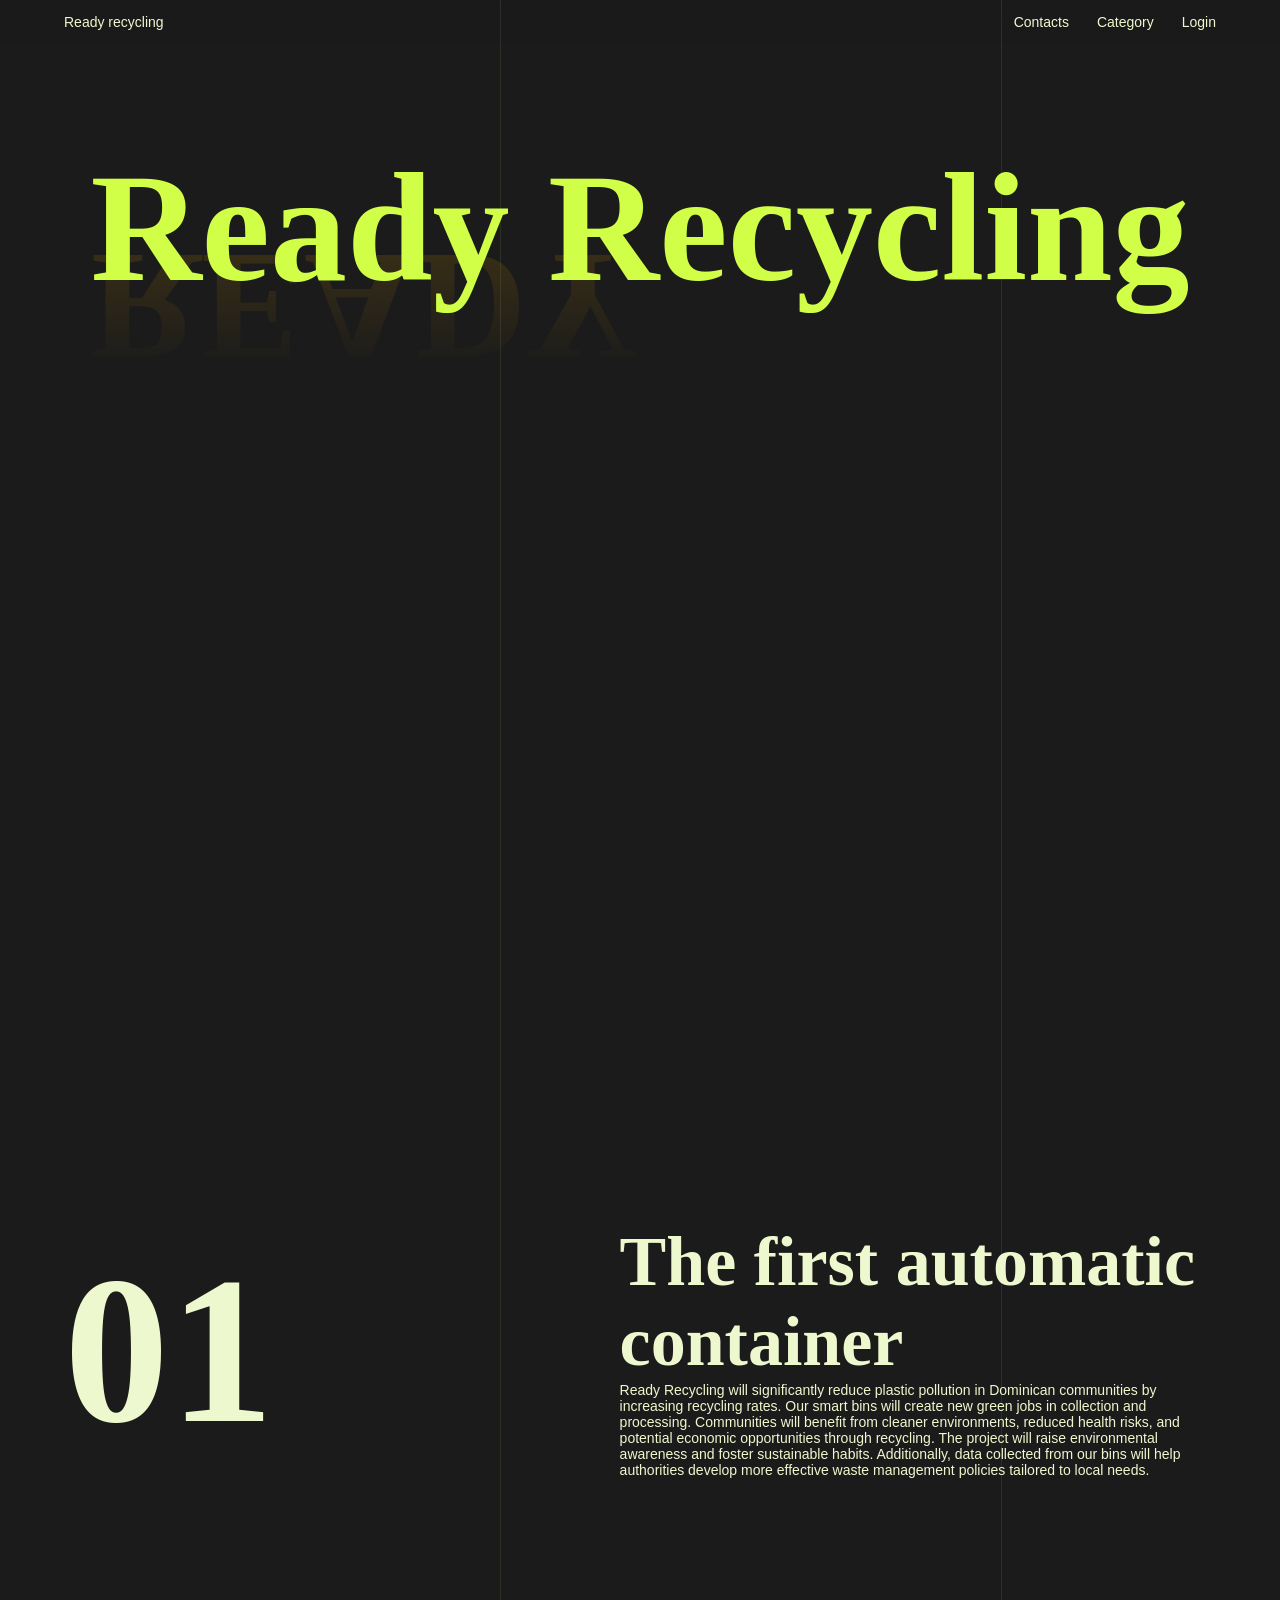
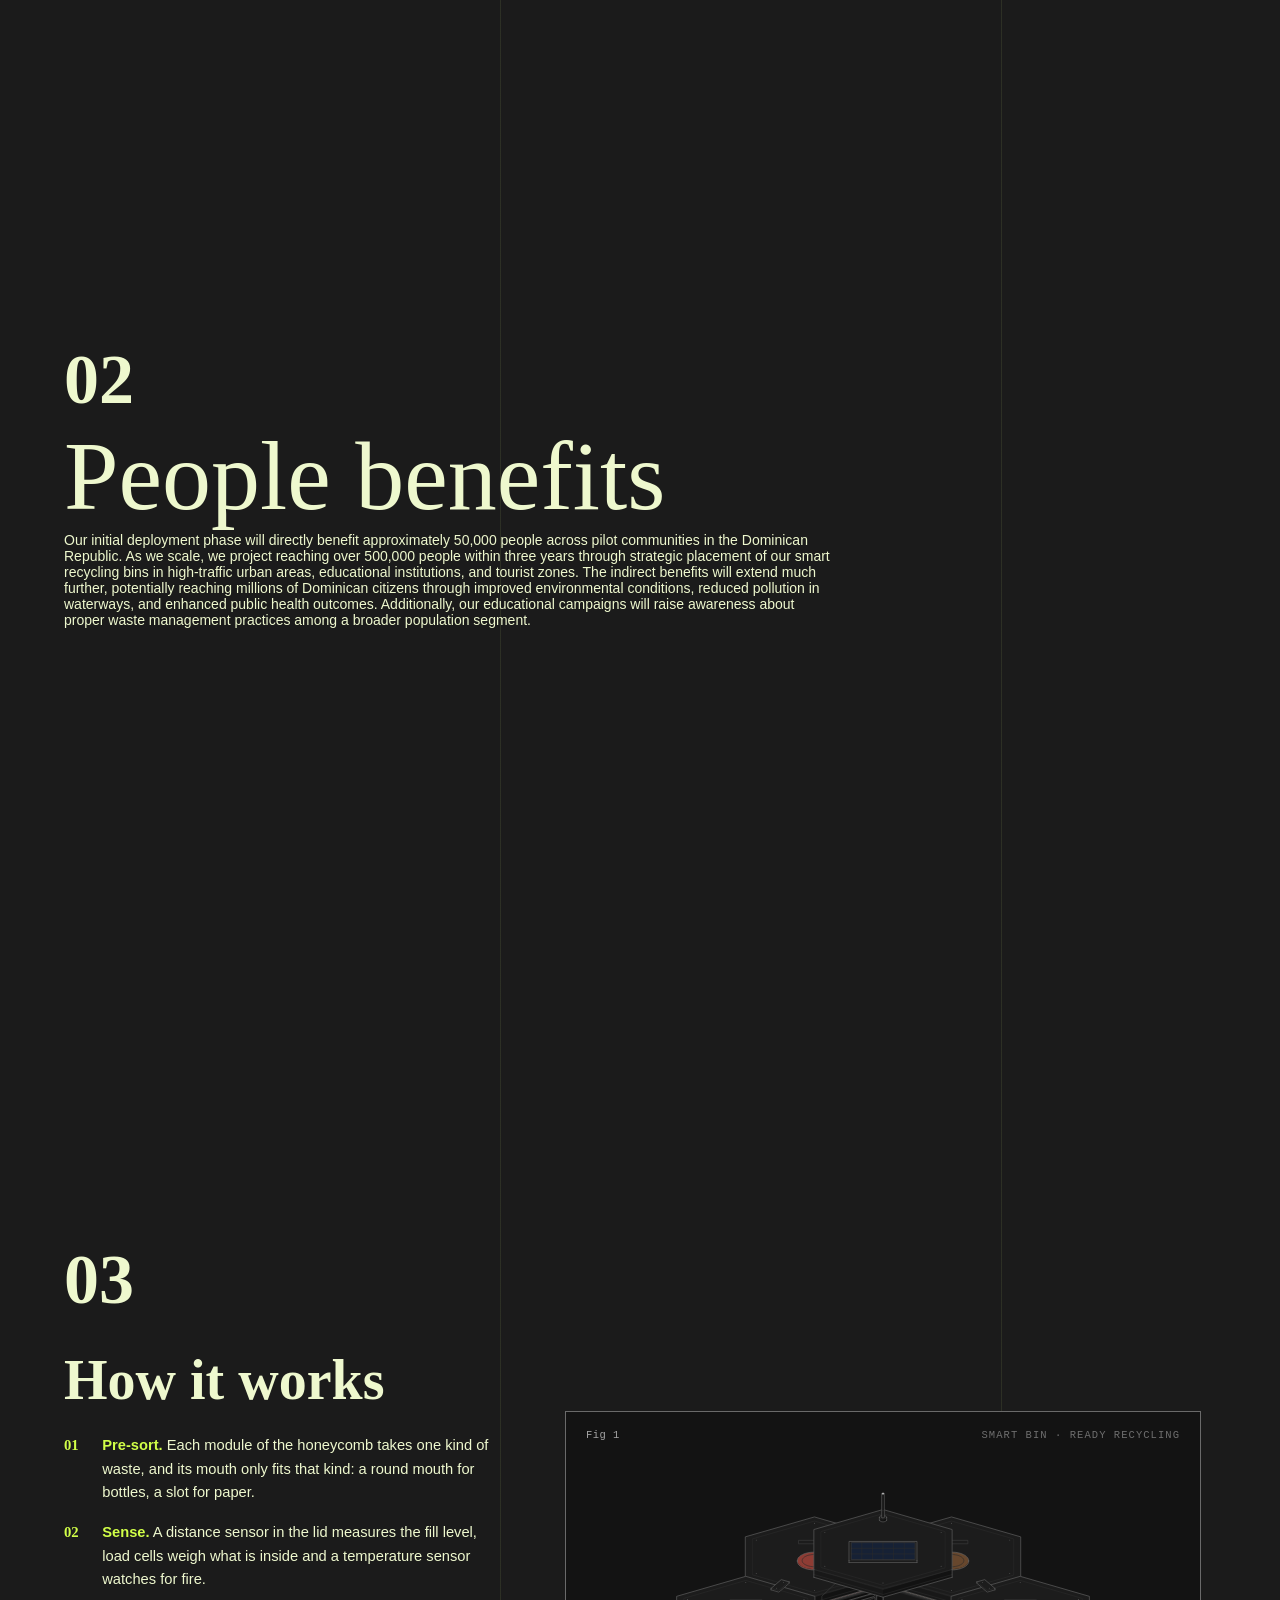
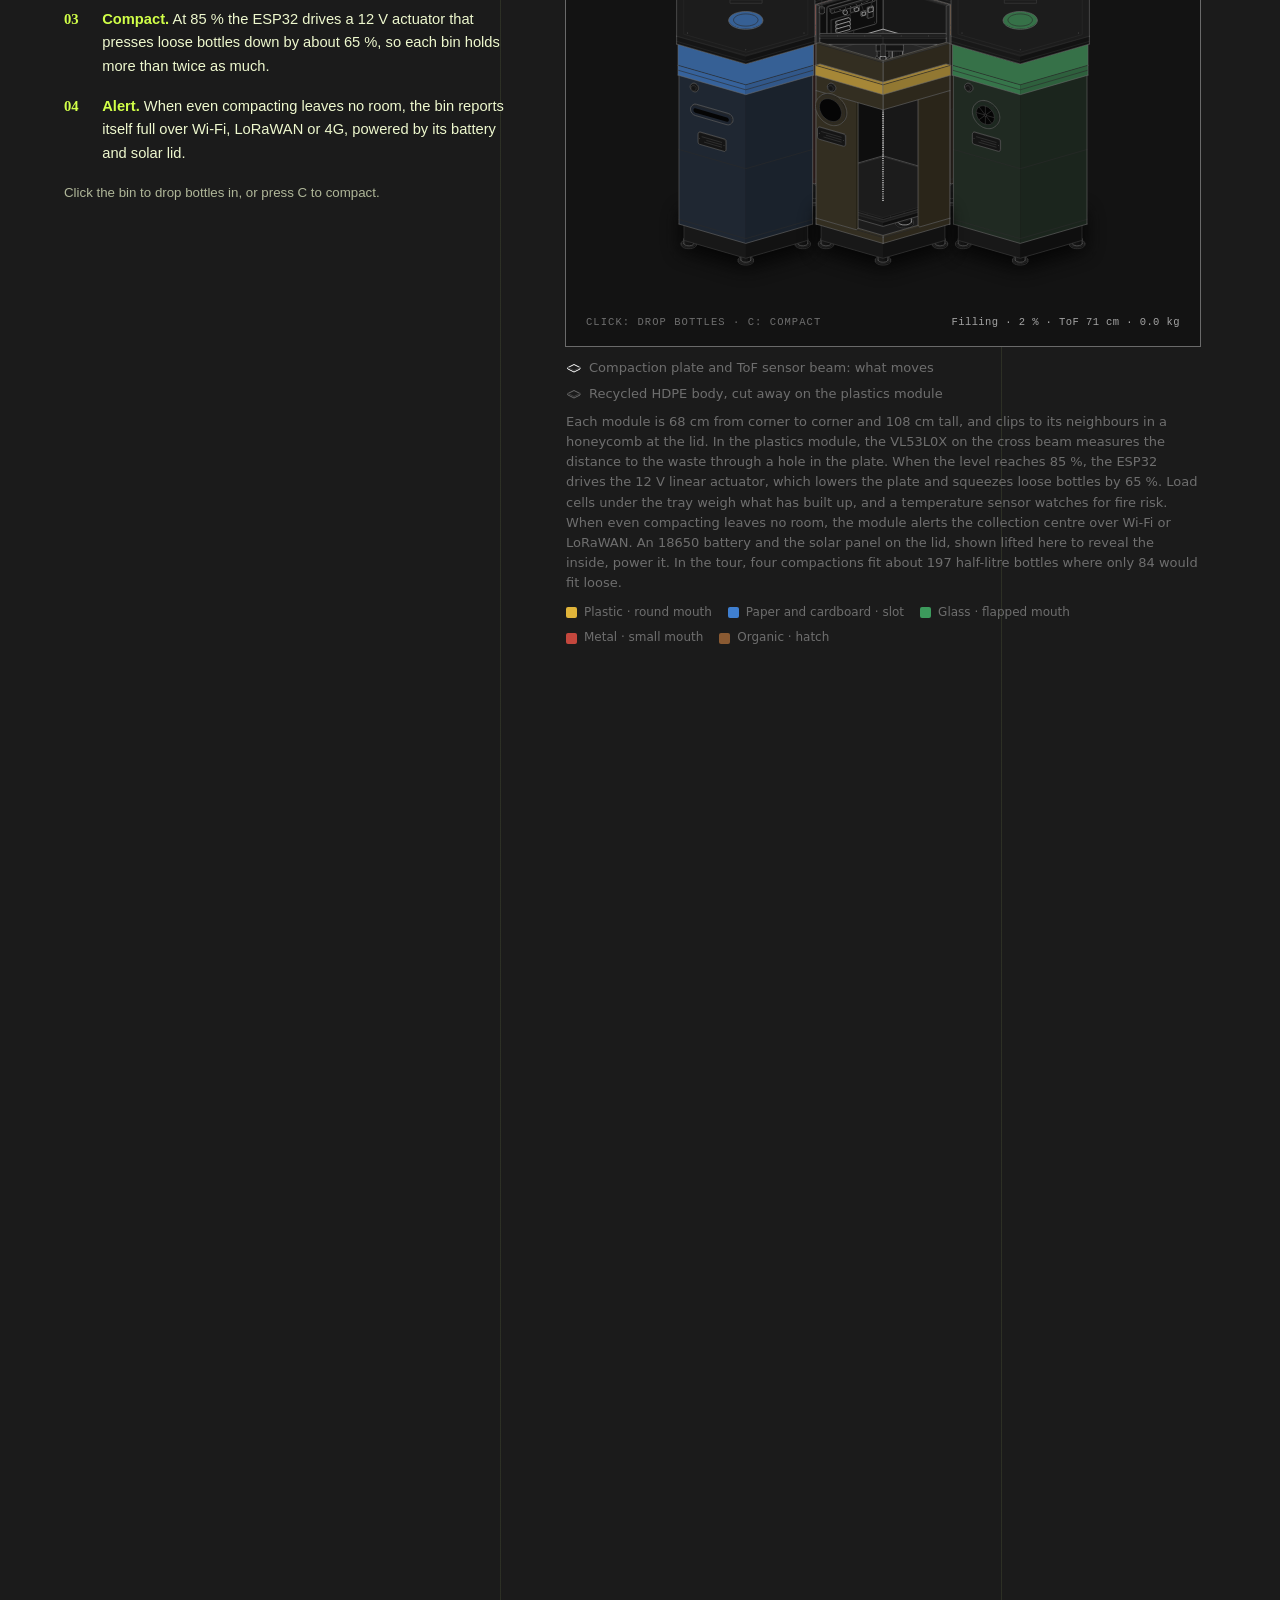
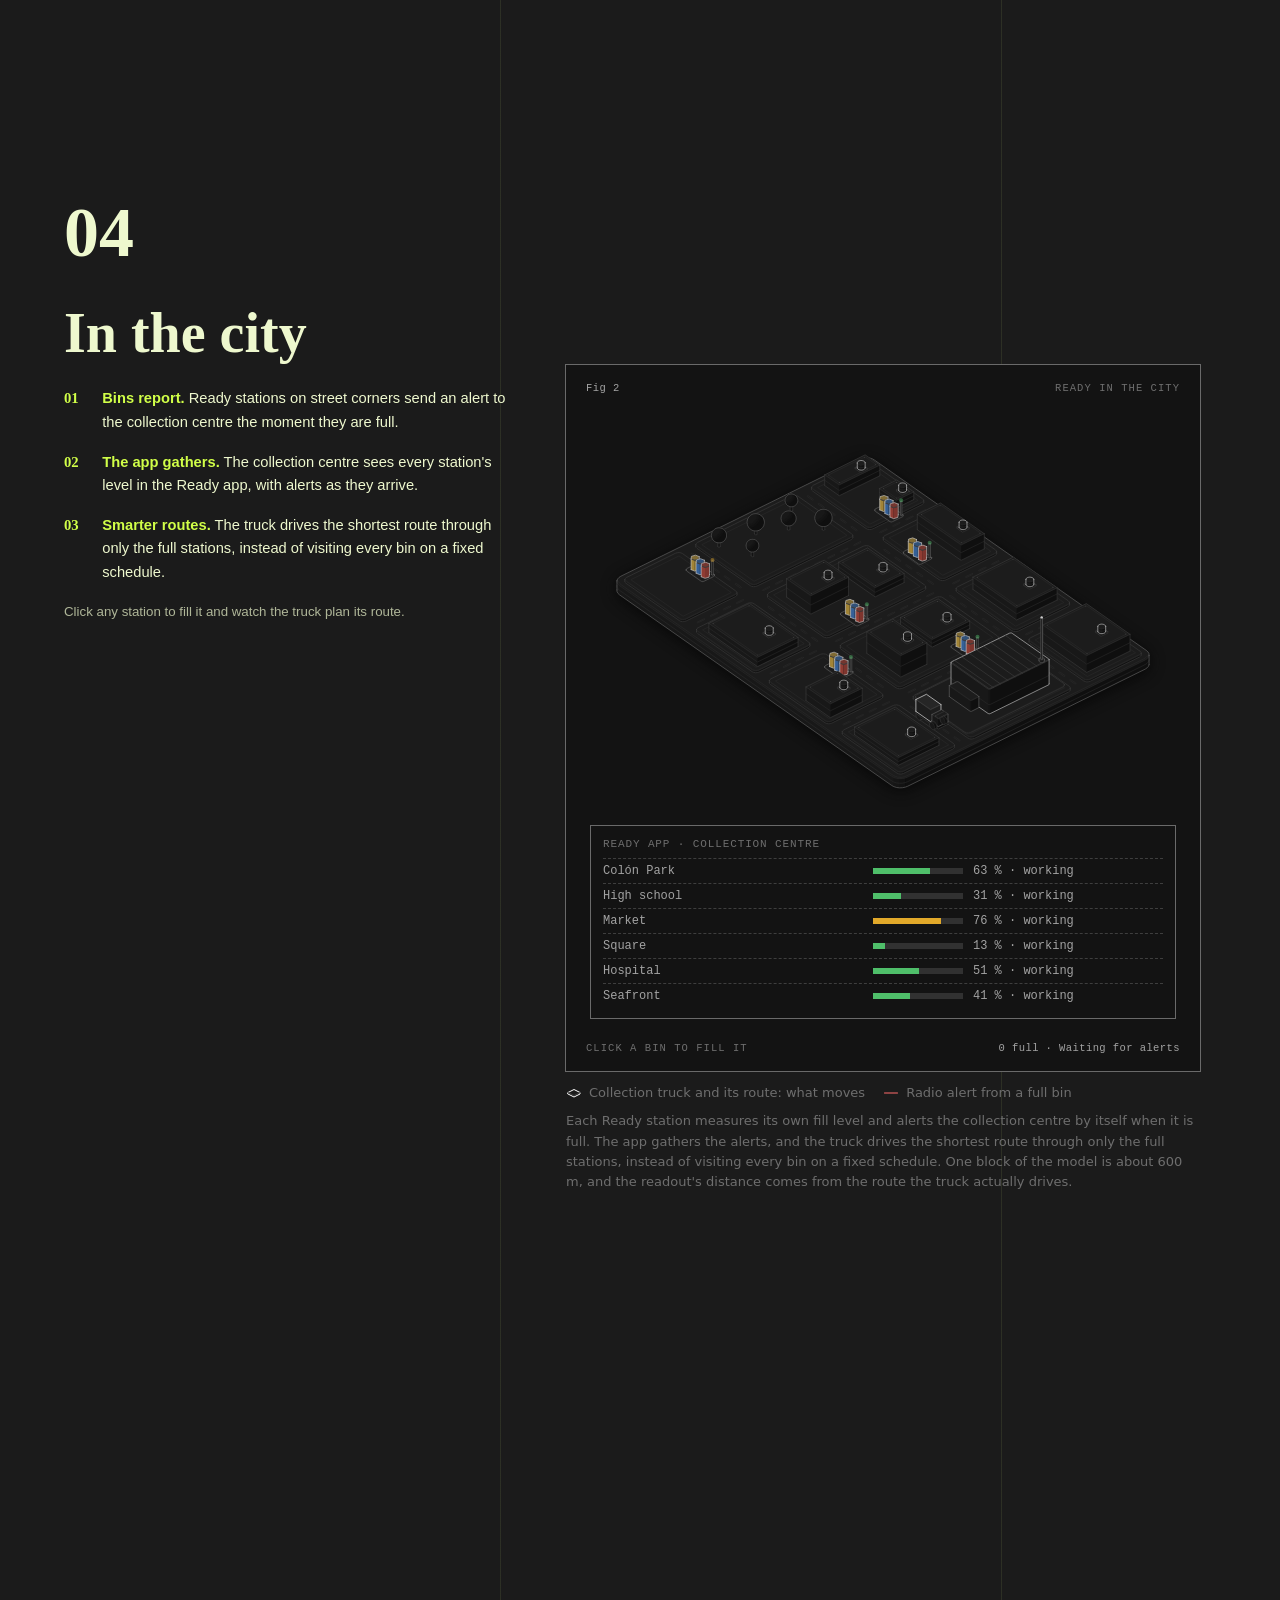
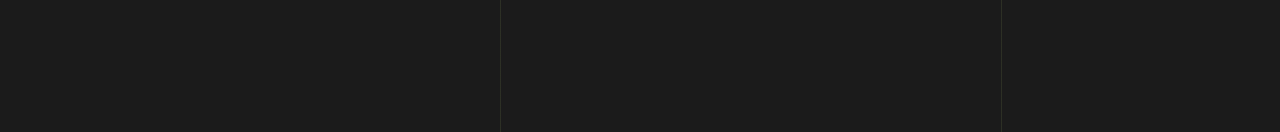
==== commit b1ca9f56: "Retry figure frames on a Pages error and keep the bee off them GitHub Pages can answer a frame with " ====
--- a/index.html
+++ b/index.html
@@ -116,6 +116,15 @@
     frame.addEventListener("load", () => {
       const doc = frame.contentDocument;
       if (!doc) return;
+      // GitHub Pages sometimes answers with a temporary error page: try again a few times.
+      if (!doc.querySelector(".iso-plate")) {
+        const tries = Number(frame.dataset.tries || 0);
+        if (tries < 3) {
+          frame.dataset.tries = String(tries + 1);
+          setTimeout(() => (frame.src = frame.getAttribute("src").split("?")[0] + "?retry=" + (tries + 1)), 1500 * (tries + 1));
+        }
+        return;
+      }
       doc.documentElement.style.background = "transparent";
       doc.body.style.background = "transparent";
       const fit = () => (frame.style.height = doc.documentElement.scrollHeight + "px");
